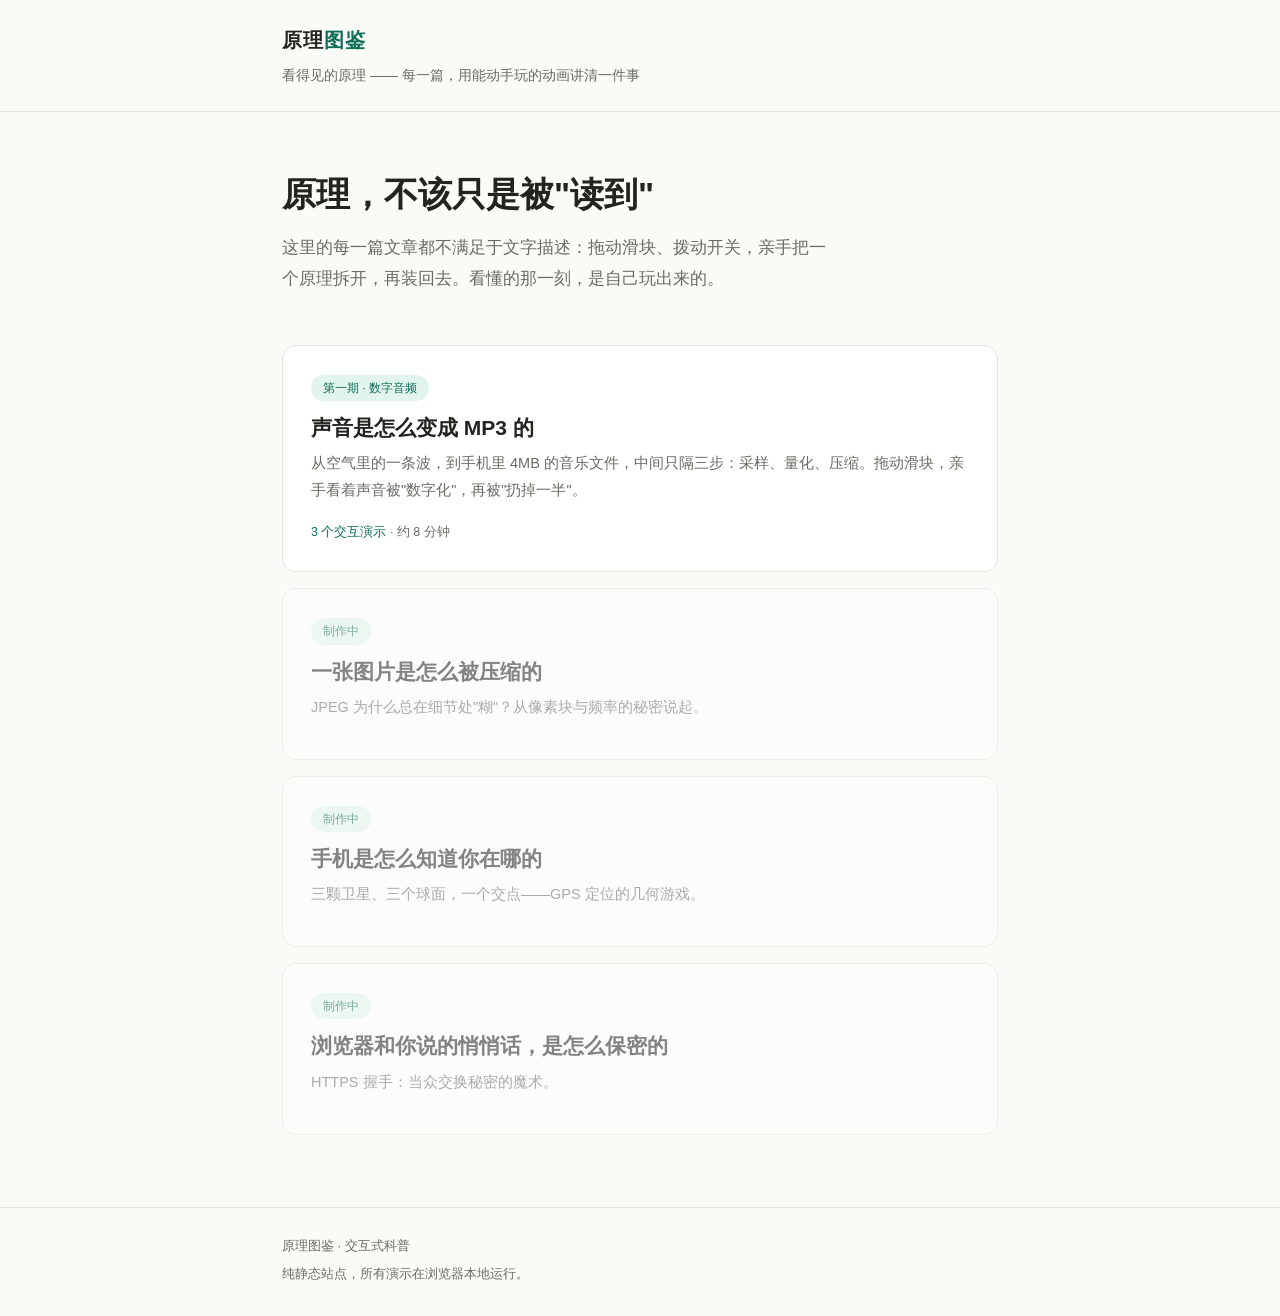
==== index.html @ 79fafae4 "feat: 原理图鉴第一期——声音是怎么变成 MP3 的（含 3 个交互演示）" ====
<!DOCTYPE html>
<html lang="zh-CN">
<head>
<meta charset="UTF-8">
<meta name="viewport" content="width=device-width, initial-scale=1.0">
<title>原理图鉴 · 看得见的原理</title>
<meta name="description" content="原理图鉴：用能动手玩的交互动画，讲清一个原理。每一篇文章都不满足于文字描述——拖动滑块、拨动开关，亲手把一个原理拆开再装回去。">
<link rel="stylesheet" href="assets/style.css">
<link rel="icon" href="data:image/svg+xml,%3Csvg xmlns='http://www.w3.org/2000/svg' viewBox='0 0 64 64'%3E%3Crect width='64' height='64' rx='14' fill='%230f6e56'/%3E%3Ctext x='32' y='45' font-size='34' text-anchor='middle' fill='%23fff' font-family='serif'%3E%E5%8E%9F%3C/text%3E%3C/svg%3E">
</head>
<body>
<header class="site-header">
  <div class="container">
    <a class="logo" href="index.html">原理<em>图鉴</em></a>
    <p class="tagline">看得见的原理 —— 每一篇，用能动手玩的动画讲清一件事</p>
  </div>
</header>

<main class="container">
  <section class="hero">
    <h1>原理，不该只是被"读到"</h1>
    <p>这里的每一篇文章都不满足于文字描述：拖动滑块、拨动开关，亲手把一个原理拆开，再装回去。看懂的那一刻，是自己玩出来的。</p>
  </section>

  <section class="article-grid">
    <a class="card" href="articles/sound-to-mp3.html">
      <span class="card-badge">第一期 · 数字音频</span>
      <h2>声音是怎么变成 MP3 的</h2>
      <p>从空气里的一条波，到手机里 4MB 的音乐文件，中间只隔三步：采样、量化、压缩。拖动滑块，亲手看着声音被"数字化"，再被"扔掉一半"。</p>
      <span class="card-meta"><b>3 个交互演示</b> · 约 8 分钟</span>
    </a>
    <div class="card disabled">
      <span class="card-badge">制作中</span>
      <h2>一张图片是怎么被压缩的</h2>
      <p>JPEG 为什么总在细节处"糊"？从像素块与频率的秘密说起。</p>
    </div>
    <div class="card disabled">
      <span class="card-badge">制作中</span>
      <h2>手机是怎么知道你在哪的</h2>
      <p>三颗卫星、三个球面，一个交点——GPS 定位的几何游戏。</p>
    </div>
    <div class="card disabled">
      <span class="card-badge">制作中</span>
      <h2>浏览器和你说的悄悄话，是怎么保密的</h2>
      <p>HTTPS 握手：当众交换秘密的魔术。</p>
    </div>
  </section>
</main>

<footer class="site-footer">
  <div class="container">
    <p>原理图鉴 · 交互式科普</p>
    <p>纯静态站点，所有演示在浏览器本地运行。</p>
  </div>
</footer>
</body>
</html>
---- assets/style.css ----
:root{
  --bg:#fafaf7; --surface:#ffffff; --ink:#232320; --muted:#6b6a64; --line:#e5e3da;
  --accent:#0f6e56; --accent-soft:#e1f5ee; --blue:#185fa5; --red:#a32d2d;
  --mono:ui-monospace,Consolas,monospace;
}
*{box-sizing:border-box}
html{scroll-behavior:smooth}
body{margin:0;font-family:-apple-system,"Segoe UI","PingFang SC","Microsoft YaHei",sans-serif;background:var(--bg);color:var(--ink);line-height:1.85;}
.container{max-width:760px;margin:0 auto;padding:0 22px;}

.site-header{border-bottom:1px solid var(--line);padding:22px 0;}
.logo{font-size:20px;font-weight:700;color:var(--ink);text-decoration:none;letter-spacing:1px;}
.logo em{font-style:normal;color:var(--accent);}
.tagline{margin:4px 0 0;font-size:14px;color:var(--muted);}

.hero{padding:60px 0 6px;}
.hero h1{font-size:34px;line-height:1.35;margin:0 0 14px;}
.hero p{font-size:17px;color:var(--muted);margin:0;max-width:560px;}

.article-grid{display:grid;grid-template-columns:1fr;gap:16px;padding:44px 0 72px;}
.card{display:block;background:var(--surface);border:1px solid var(--line);border-radius:14px;padding:26px 28px;text-decoration:none;color:inherit;transition:border-color .15s,transform .15s;}
.card:hover{border-color:var(--accent);}
.card:not(.disabled):hover{transform:translateY(-2px);}
.card-badge{display:inline-block;font-size:12px;color:var(--accent);background:var(--accent-soft);padding:2px 12px;border-radius:99px;margin-bottom:12px;}
.card.disabled{opacity:.55;cursor:default;}
.card h2{margin:0 0 8px;font-size:21px;line-height:1.4;}
.card p{margin:0 0 12px;font-size:14.5px;color:var(--muted);}
.card-meta{font-size:12.5px;color:var(--muted);}
.card-meta b{color:var(--accent);font-weight:500;}

.site-footer{border-top:1px solid var(--line);padding:26px 0;font-size:13px;color:var(--muted);}
.site-footer p{margin:0 0 4px;}

/* ---------- 文章页 ---------- */
.article-kicker{font-size:13px;color:var(--accent);letter-spacing:2px;margin:46px 0 8px;}
.article-title{font-size:33px;line-height:1.35;margin:0 0 16px;}
.article-lead{font-size:17px;color:var(--muted);margin:0 0 18px;}
.article-meta{font-size:13px;color:var(--muted);margin:0 0 46px;padding-bottom:18px;border-bottom:1px solid var(--line);}
.article-body h2{font-size:23px;margin:58px 0 16px;}
.article-body h2 .sec-no{color:var(--accent);margin-right:10px;font-size:18px;}
.article-body p{font-size:16px;margin:0 0 16px;}
.article-body p b{font-weight:600;}
figure{margin:28px 0;}
figcaption{font-size:13px;color:var(--muted);margin-top:10px;line-height:1.7;}
.callout{background:var(--accent-soft);border-radius:12px;padding:16px 20px;font-size:14.5px;margin:22px 0;}
.callout b{color:var(--accent);font-weight:600;}

/* ---------- 交互演示 ---------- */
.demo{background:var(--surface);border:1px solid var(--line);border-radius:14px;padding:22px 24px;margin:30px 0;}
.demo-title{font-size:15px;font-weight:600;margin:0 0 4px;}
.demo-sub{font-size:13px;color:var(--muted);margin:0 0 16px;}
.demo-controls{display:flex;align-items:center;gap:12px;margin-bottom:14px;flex-wrap:wrap;}
.demo-controls label{font-size:14px;white-space:nowrap;}
.demo-controls input[type=range]{flex:1;min-width:140px;accent-color:var(--accent);}
.demo-value{font-size:14px;font-weight:600;min-width:3em;text-align:right;font-variant-numeric:tabular-nums;}
.demo svg{width:100%;height:auto;display:block;border:1px solid var(--line);border-radius:10px;}
.demo-note{font-size:13.5px;color:var(--muted);margin:14px 0 0;line-height:1.75;}
.check{display:inline-flex;align-items:center;gap:7px;font-size:14px;margin-right:16px;cursor:pointer;}
.check input{accent-color:var(--accent);}
.sizebar{height:14px;background:#eeede6;border-radius:99px;overflow:hidden;margin-top:16px;}
.sizebar-fill{height:100%;background:var(--accent);border-radius:99px;transition:width .25s;}
.size-label{font-size:13px;color:var(--muted);margin-top:6px;font-variant-numeric:tabular-nums;}
.warn{color:var(--red);}

/* 对比表 */
.compare{width:100%;border-collapse:collapse;margin:24px 0;font-size:14.5px;}
.compare th,.compare td{border:1px solid var(--line);padding:10px 14px;text-align:left;}
.compare th{background:var(--surface);font-weight:600;}
.compare td{color:var(--muted);}
.compare td:first-child{color:var(--ink);}

.article-nav{display:flex;justify-content:space-between;margin:64px 0 48px;padding-top:20px;border-top:1px solid var(--line);font-size:14.5px;}
.article-nav a{color:var(--accent);text-decoration:none;}
.article-nav a:hover{text-decoration:underline;}
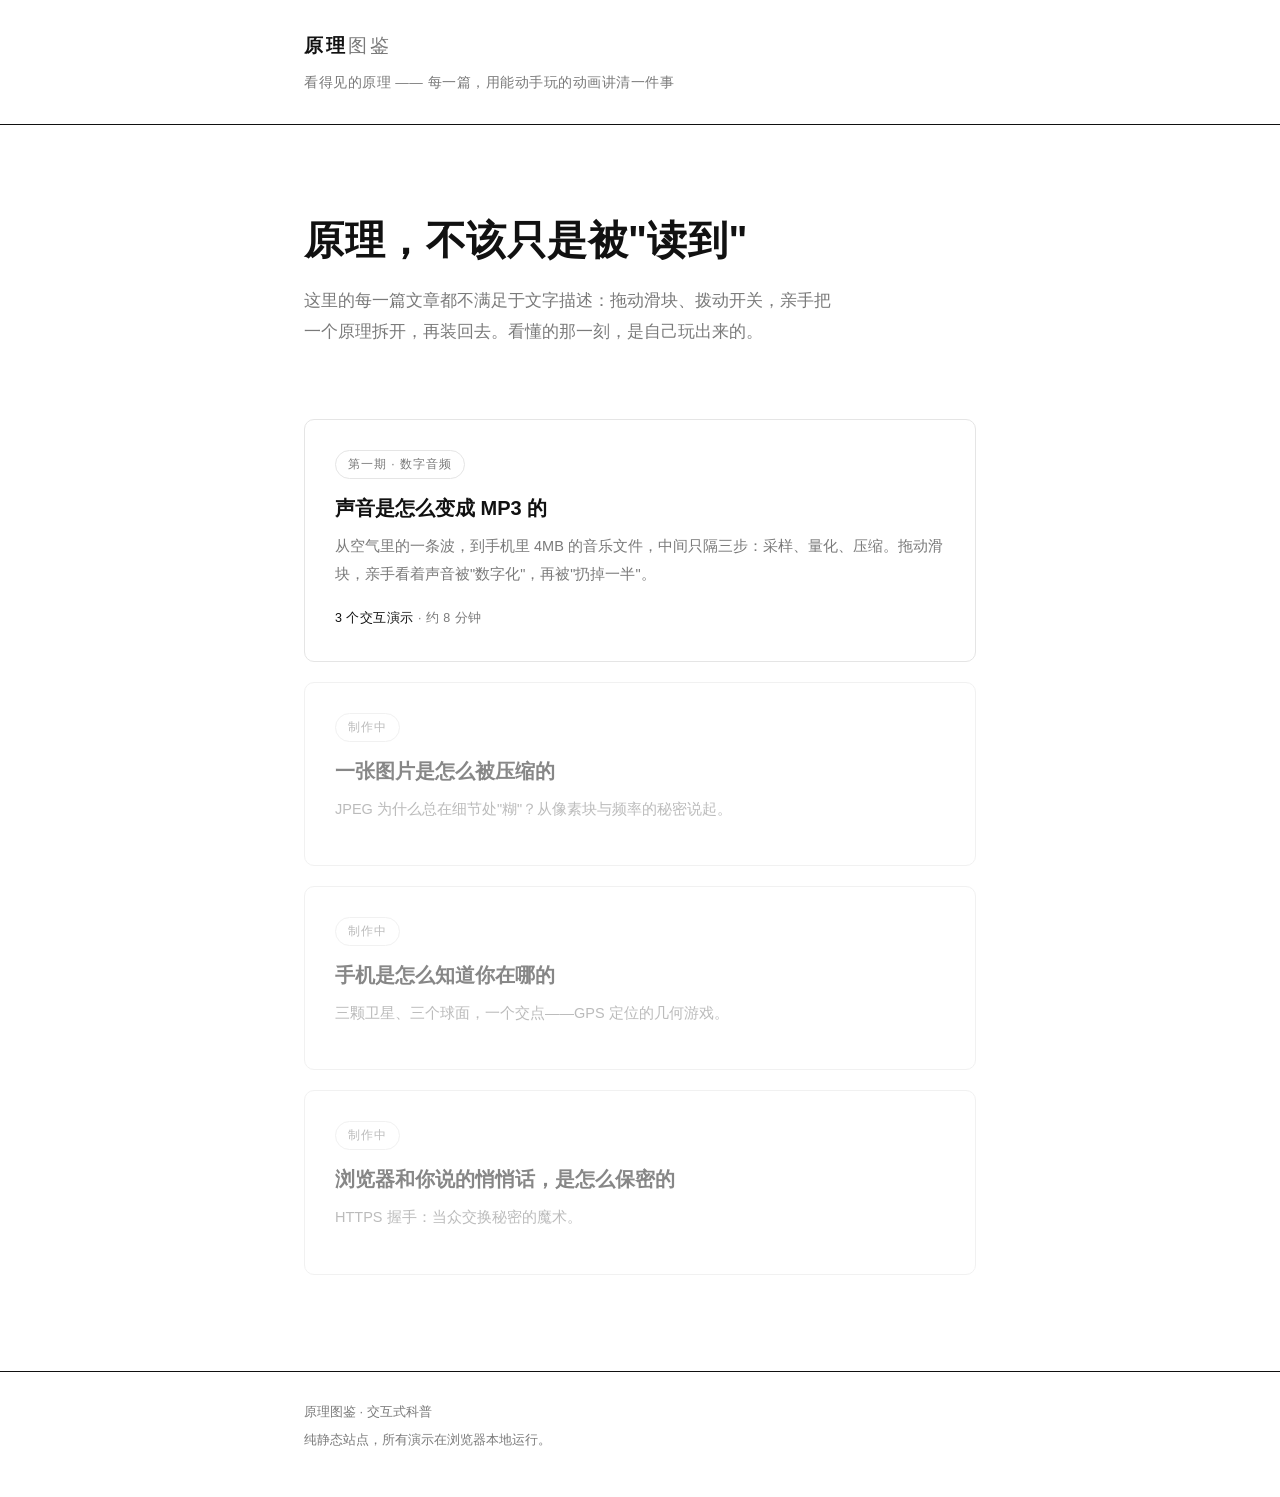
==== commit 94b0e973: "style: 黑白灰极简视觉改造——单色层级、留白与线条层次、响应式优化" ====
--- a/index.html
+++ b/index.html
@@ -6,7 +6,7 @@
 <title>原理图鉴 · 看得见的原理</title>
 <meta name="description" content="原理图鉴：用能动手玩的交互动画，讲清一个原理。每一篇文章都不满足于文字描述——拖动滑块、拨动开关，亲手把一个原理拆开再装回去。">
 <link rel="stylesheet" href="assets/style.css">
-<link rel="icon" href="data:image/svg+xml,%3Csvg xmlns='http://www.w3.org/2000/svg' viewBox='0 0 64 64'%3E%3Crect width='64' height='64' rx='14' fill='%230f6e56'/%3E%3Ctext x='32' y='45' font-size='34' text-anchor='middle' fill='%23fff' font-family='serif'%3E%E5%8E%9F%3C/text%3E%3C/svg%3E">
+<link rel="icon" href="data:image/svg+xml,%3Csvg xmlns='http://www.w3.org/2000/svg' viewBox='0 0 64 64'%3E%3Crect width='64' height='64' rx='14' fill='%23111111'/%3E%3Ctext x='32' y='45' font-size='34' text-anchor='middle' fill='%23fff' font-family='serif'%3E%E5%8E%9F%3C/text%3E%3C/svg%3E">
 </head>
 <body>
 <header class="site-header">
--- a/assets/style.css
+++ b/assets/style.css
@@ -1,74 +1,96 @@
 :root{
-  --bg:#fafaf7; --surface:#ffffff; --ink:#232320; --muted:#6b6a64; --line:#e5e3da;
-  --accent:#0f6e56; --accent-soft:#e1f5ee; --blue:#185fa5; --red:#a32d2d;
+  --ink:#111111; --muted:#7a7a7a; --faint:#a8a8a8;
+  --line:#e5e5e5; --soft:#f6f6f6;
   --mono:ui-monospace,Consolas,monospace;
 }
 *{box-sizing:border-box}
 html{scroll-behavior:smooth}
-body{margin:0;font-family:-apple-system,"Segoe UI","PingFang SC","Microsoft YaHei",sans-serif;background:var(--bg);color:var(--ink);line-height:1.85;}
-.container{max-width:760px;margin:0 auto;padding:0 22px;}
+body{margin:0;background:#ffffff;color:var(--ink);font-family:-apple-system,"Segoe UI","PingFang SC","Microsoft YaHei",sans-serif;line-height:1.9;-webkit-font-smoothing:antialiased;}
+.container{max-width:720px;margin:0 auto;padding:0 24px;}
 
-.site-header{border-bottom:1px solid var(--line);padding:22px 0;}
-.logo{font-size:20px;font-weight:700;color:var(--ink);text-decoration:none;letter-spacing:1px;}
-.logo em{font-style:normal;color:var(--accent);}
-.tagline{margin:4px 0 0;font-size:14px;color:var(--muted);}
+/* ---------- 头部 / 底部 ---------- */
+.site-header{border-bottom:1px solid var(--ink);padding:28px 0;}
+.logo{font-size:19px;font-weight:700;color:var(--ink);text-decoration:none;letter-spacing:3px;}
+.logo em{font-style:normal;font-weight:400;color:var(--muted);}
+.tagline{margin:6px 0 0;font-size:13.5px;color:var(--muted);letter-spacing:.5px;}
 
-.hero{padding:60px 0 6px;}
-.hero h1{font-size:34px;line-height:1.35;margin:0 0 14px;}
-.hero p{font-size:17px;color:var(--muted);margin:0;max-width:560px;}
-
-.article-grid{display:grid;grid-template-columns:1fr;gap:16px;padding:44px 0 72px;}
-.card{display:block;background:var(--surface);border:1px solid var(--line);border-radius:14px;padding:26px 28px;text-decoration:none;color:inherit;transition:border-color .15s,transform .15s;}
-.card:hover{border-color:var(--accent);}
-.card:not(.disabled):hover{transform:translateY(-2px);}
-.card-badge{display:inline-block;font-size:12px;color:var(--accent);background:var(--accent-soft);padding:2px 12px;border-radius:99px;margin-bottom:12px;}
-.card.disabled{opacity:.55;cursor:default;}
-.card h2{margin:0 0 8px;font-size:21px;line-height:1.4;}
-.card p{margin:0 0 12px;font-size:14.5px;color:var(--muted);}
-.card-meta{font-size:12.5px;color:var(--muted);}
-.card-meta b{color:var(--accent);font-weight:500;}
-
-.site-footer{border-top:1px solid var(--line);padding:26px 0;font-size:13px;color:var(--muted);}
+.site-footer{border-top:1px solid var(--ink);padding:28px 0 40px;font-size:13px;color:var(--muted);}
 .site-footer p{margin:0 0 4px;}
 
+/* ---------- 首页 ---------- */
+.hero{padding:88px 0 8px;}
+.hero h1{font-size:40px;line-height:1.35;margin:0 0 18px;font-weight:700;letter-spacing:.5px;}
+.hero p{font-size:16.5px;color:var(--muted);margin:0;max-width:540px;}
+
+.article-grid{display:grid;grid-template-columns:1fr;gap:20px;padding:64px 0 96px;}
+.card{display:block;background:#fff;border:1px solid var(--line);border-radius:10px;padding:28px 30px;text-decoration:none;color:inherit;transition:border-color .15s;}
+.card:hover{border-color:var(--ink);}
+.card-badge{display:inline-block;font-size:12px;color:var(--muted);border:1px solid var(--line);padding:2px 12px;border-radius:999px;margin-bottom:14px;letter-spacing:1px;}
+.card.disabled{opacity:.5;cursor:default;}
+.card h2{margin:0 0 10px;font-size:20px;line-height:1.5;font-weight:600;}
+.card p{margin:0 0 14px;font-size:14.5px;color:var(--muted);}
+.card-meta{font-size:12.5px;color:var(--muted);letter-spacing:.5px;}
+.card-meta b{color:var(--ink);font-weight:500;}
+
 /* ---------- 文章页 ---------- */
-.article-kicker{font-size:13px;color:var(--accent);letter-spacing:2px;margin:46px 0 8px;}
-.article-title{font-size:33px;line-height:1.35;margin:0 0 16px;}
-.article-lead{font-size:17px;color:var(--muted);margin:0 0 18px;}
-.article-meta{font-size:13px;color:var(--muted);margin:0 0 46px;padding-bottom:18px;border-bottom:1px solid var(--line);}
-.article-body h2{font-size:23px;margin:58px 0 16px;}
-.article-body h2 .sec-no{color:var(--accent);margin-right:10px;font-size:18px;}
-.article-body p{font-size:16px;margin:0 0 16px;}
+.article-kicker{font-size:12.5px;color:var(--muted);letter-spacing:3px;margin:64px 0 10px;}
+.article-title{font-size:34px;line-height:1.4;margin:0 0 18px;font-weight:700;}
+.article-lead{font-size:16.5px;color:var(--muted);margin:0 0 18px;}
+.article-meta{font-size:13px;color:var(--faint);margin:0 0 56px;padding-bottom:22px;border-bottom:1px solid var(--line);}
+.article-body h2{font-size:22px;margin:64px 0 18px;font-weight:600;}
+.article-body h2 .sec-no{color:var(--faint);margin-right:12px;font-size:15px;}
+.article-body p{font-size:16px;margin:0 0 18px;}
 .article-body p b{font-weight:600;}
-figure{margin:28px 0;}
-figcaption{font-size:13px;color:var(--muted);margin-top:10px;line-height:1.7;}
-.callout{background:var(--accent-soft);border-radius:12px;padding:16px 20px;font-size:14.5px;margin:22px 0;}
-.callout b{color:var(--accent);font-weight:600;}
+figure{margin:32px 0;}
+figcaption{font-size:13px;color:var(--muted);margin-top:12px;line-height:1.8;}
+.callout{background:var(--soft);border-radius:10px;padding:18px 22px;font-size:14.5px;margin:28px 0;}
+.callout b{font-weight:600;}
 
 /* ---------- 交互演示 ---------- */
-.demo{background:var(--surface);border:1px solid var(--line);border-radius:14px;padding:22px 24px;margin:30px 0;}
-.demo-title{font-size:15px;font-weight:600;margin:0 0 4px;}
-.demo-sub{font-size:13px;color:var(--muted);margin:0 0 16px;}
-.demo-controls{display:flex;align-items:center;gap:12px;margin-bottom:14px;flex-wrap:wrap;}
+.demo{background:#fff;border:1px solid var(--line);border-radius:10px;padding:24px 26px;margin:32px 0;}
+.demo-title{font-size:14.5px;font-weight:600;margin:0 0 4px;letter-spacing:.5px;}
+.demo-sub{font-size:13px;color:var(--muted);margin:0 0 18px;}
+.demo-controls{display:flex;align-items:center;gap:12px;margin-bottom:16px;flex-wrap:wrap;}
 .demo-controls label{font-size:14px;white-space:nowrap;}
-.demo-controls input[type=range]{flex:1;min-width:140px;accent-color:var(--accent);}
-.demo-value{font-size:14px;font-weight:600;min-width:3em;text-align:right;font-variant-numeric:tabular-nums;}
-.demo svg{width:100%;height:auto;display:block;border:1px solid var(--line);border-radius:10px;}
-.demo-note{font-size:13.5px;color:var(--muted);margin:14px 0 0;line-height:1.75;}
+.demo-controls input[type=range]{flex:1;min-width:140px;accent-color:#111;}
+.demo-value{font-size:13.5px;font-weight:600;min-width:3em;text-align:right;font-variant-numeric:tabular-nums;font-family:var(--mono);}
+.demo svg{width:100%;height:auto;display:block;border:1px solid var(--line);border-radius:8px;}
+.demo-note{font-size:13.5px;color:var(--muted);margin:16px 0 0;line-height:1.8;}
 .check{display:inline-flex;align-items:center;gap:7px;font-size:14px;margin-right:16px;cursor:pointer;}
-.check input{accent-color:var(--accent);}
-.sizebar{height:14px;background:#eeede6;border-radius:99px;overflow:hidden;margin-top:16px;}
-.sizebar-fill{height:100%;background:var(--accent);border-radius:99px;transition:width .25s;}
-.size-label{font-size:13px;color:var(--muted);margin-top:6px;font-variant-numeric:tabular-nums;}
-.warn{color:var(--red);}
+.check input{accent-color:#111;}
+.sizebar{height:12px;background:#eeeeee;border-radius:999px;overflow:hidden;margin-top:18px;}
+.sizebar-fill{height:100%;background:#111;border-radius:999px;transition:width .25s;}
+.size-label{font-size:12.5px;color:var(--muted);margin-top:8px;font-variant-numeric:tabular-nums;font-family:var(--mono);}
+.warn{color:var(--ink);font-weight:600;}
 
-/* 对比表 */
-.compare{width:100%;border-collapse:collapse;margin:24px 0;font-size:14.5px;}
-.compare th,.compare td{border:1px solid var(--line);padding:10px 14px;text-align:left;}
-.compare th{background:var(--surface);font-weight:600;}
+/* ---------- 对比表 ---------- */
+.compare{width:100%;border-collapse:collapse;margin:28px 0;font-size:14.5px;}
+.compare th,.compare td{border-bottom:1px solid var(--line);padding:12px 14px;text-align:left;vertical-align:top;}
+.compare th{border-bottom:1px solid var(--ink);font-weight:600;}
 .compare td{color:var(--muted);}
-.compare td:first-child{color:var(--ink);}
+.compare td:first-child{color:var(--ink);white-space:nowrap;}
 
-.article-nav{display:flex;justify-content:space-between;margin:64px 0 48px;padding-top:20px;border-top:1px solid var(--line);font-size:14.5px;}
-.article-nav a{color:var(--accent);text-decoration:none;}
-.article-nav a:hover{text-decoration:underline;}
+/* ---------- 文末导航 ---------- */
+.article-nav{display:flex;justify-content:space-between;gap:16px;margin:72px 0 56px;padding-top:24px;border-top:1px solid var(--ink);font-size:14px;}
+.article-nav a{color:var(--ink);text-decoration:none;border-bottom:1px solid var(--ink);padding-bottom:1px;}
+.article-nav span{color:var(--faint);}
+
+svg{display:block;max-width:100%;}
+
+/* ---------- 响应式 ---------- */
+@media (max-width:640px){
+  .container{padding:0 18px;}
+  .hero{padding:56px 0 4px;}
+  .hero h1{font-size:29px;}
+  .article-kicker{margin-top:44px;}
+  .article-title{font-size:26px;}
+  .article-body h2{margin:48px 0 14px;}
+  .article-body p{font-size:15.5px;}
+  .card{padding:22px;}
+  .card h2{font-size:18px;}
+  .demo{padding:16px 14px;}
+  .demo-controls{gap:8px;}
+  .demo-controls label{font-size:13px;}
+  .compare th,.compare td{padding:9px 8px;font-size:13.5px;}
+  .article-nav{flex-direction:column;gap:10px;}
+}
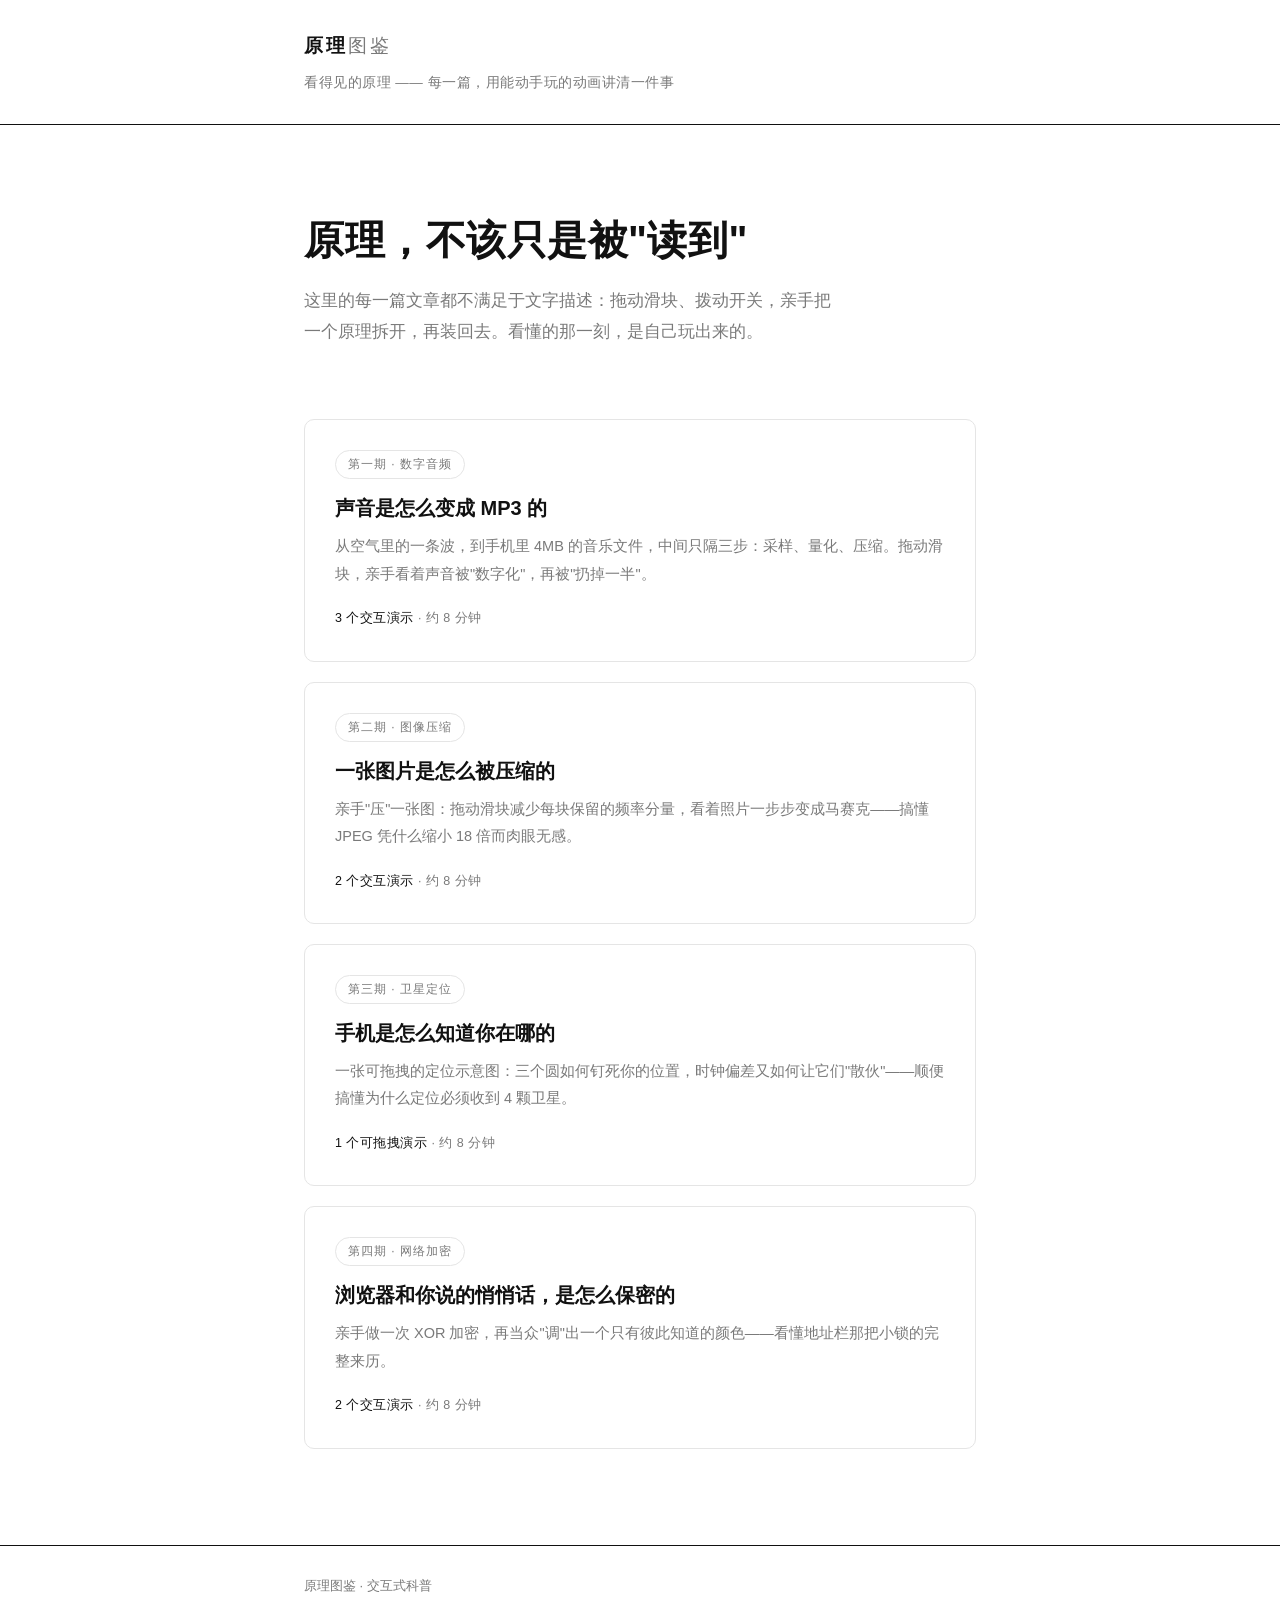
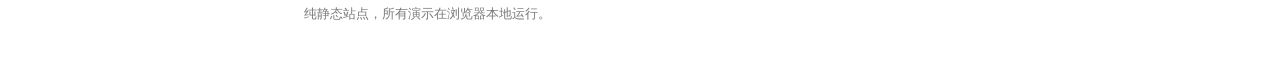
==== commit a6fad03a: "feat: 新增三篇文章——JPEG 压缩 / GPS 定位 / HTTPS 加密，各含交互演示" ====
--- a/index.html
+++ b/index.html
@@ -29,21 +29,24 @@
       <p>从空气里的一条波，到手机里 4MB 的音乐文件，中间只隔三步：采样、量化、压缩。拖动滑块，亲手看着声音被"数字化"，再被"扔掉一半"。</p>
       <span class="card-meta"><b>3 个交互演示</b> · 约 8 分钟</span>
     </a>
-    <div class="card disabled">
-      <span class="card-badge">制作中</span>
+    <a class="card" href="articles/image-compression.html">
+      <span class="card-badge">第二期 · 图像压缩</span>
       <h2>一张图片是怎么被压缩的</h2>
-      <p>JPEG 为什么总在细节处"糊"？从像素块与频率的秘密说起。</p>
-    </div>
-    <div class="card disabled">
-      <span class="card-badge">制作中</span>
+      <p>亲手"压"一张图：拖动滑块减少每块保留的频率分量，看着照片一步步变成马赛克——搞懂 JPEG 凭什么缩小 18 倍而肉眼无感。</p>
+      <span class="card-meta"><b>2 个交互演示</b> · 约 8 分钟</span>
+    </a>
+    <a class="card" href="articles/gps-positioning.html">
+      <span class="card-badge">第三期 · 卫星定位</span>
       <h2>手机是怎么知道你在哪的</h2>
-      <p>三颗卫星、三个球面，一个交点——GPS 定位的几何游戏。</p>
-    </div>
-    <div class="card disabled">
-      <span class="card-badge">制作中</span>
+      <p>一张可拖拽的定位示意图：三个圆如何钉死你的位置，时钟偏差又如何让它们"散伙"——顺便搞懂为什么定位必须收到 4 颗卫星。</p>
+      <span class="card-meta"><b>1 个可拖拽演示</b> · 约 8 分钟</span>
+    </a>
+    <a class="card" href="articles/https-encryption.html">
+      <span class="card-badge">第四期 · 网络加密</span>
       <h2>浏览器和你说的悄悄话，是怎么保密的</h2>
-      <p>HTTPS 握手：当众交换秘密的魔术。</p>
-    </div>
+      <p>亲手做一次 XOR 加密，再当众"调"出一个只有彼此知道的颜色——看懂地址栏那把小锁的完整来历。</p>
+      <span class="card-meta"><b>2 个交互演示</b> · 约 8 分钟</span>
+    </a>
   </section>
 </main>
 
--- a/assets/style.css
+++ b/assets/style.css
@@ -77,6 +77,31 @@
 
 svg{display:block;max-width:100%;}
 
+/* ---------- 新增组件 ---------- */
+.canvas-pair{display:flex;gap:12px;margin-bottom:6px;}
+.canvas-pair canvas{width:calc(50% - 6px);height:auto;border:1px solid var(--line);border-radius:8px;display:block;}
+.canvas-trio{display:flex;gap:10px;}
+.canvas-col{flex:1;min-width:0;}
+.canvas-col canvas{width:100%;height:auto;border:1px solid var(--line);border-radius:8px;display:block;image-rendering:pixelated;}
+.canvas-cap{font-size:12px;color:var(--muted);margin-top:6px;text-align:center;line-height:1.5;}
+.demo input[type=text]{width:100%;border:1px solid var(--line);border-radius:8px;padding:9px 12px;font-size:14px;font-family:inherit;background:#fff;color:var(--ink);margin-bottom:12px;}
+.demo input[type=text]:focus{outline:none;border-color:var(--ink);}
+.field-label{font-size:12.5px;color:var(--muted);margin:0 0 6px;}
+.xor-out{font-family:var(--mono);font-size:12.5px;background:var(--soft);border-radius:8px;padding:10px 12px;word-break:break-all;line-height:1.7;margin-bottom:12px;}
+.swatch-row{display:flex;gap:8px;flex-wrap:wrap;margin-bottom:12px;}
+.swatch{width:34px;height:34px;border-radius:8px;border:1px solid var(--line);cursor:pointer;padding:0;}
+.swatch.sel{outline:2px solid #111;outline-offset:2px;}
+.mix-line{display:flex;align-items:center;gap:10px;margin-bottom:10px;flex-wrap:wrap;}
+.mix-chip{width:30px;height:30px;border-radius:8px;border:1px solid var(--line);flex:none;}
+.mix-plus{color:var(--faint);font-size:13px;}
+.mix-label{font-size:12.5px;color:var(--muted);}
+
+@media (max-width:640px){
+  .canvas-trio{flex-direction:column;}
+  .canvas-pair{flex-direction:column;}
+  .canvas-pair canvas{width:100%;}
+}
+
 /* ---------- 响应式 ---------- */
 @media (max-width:640px){
   .container{padding:0 18px;}
